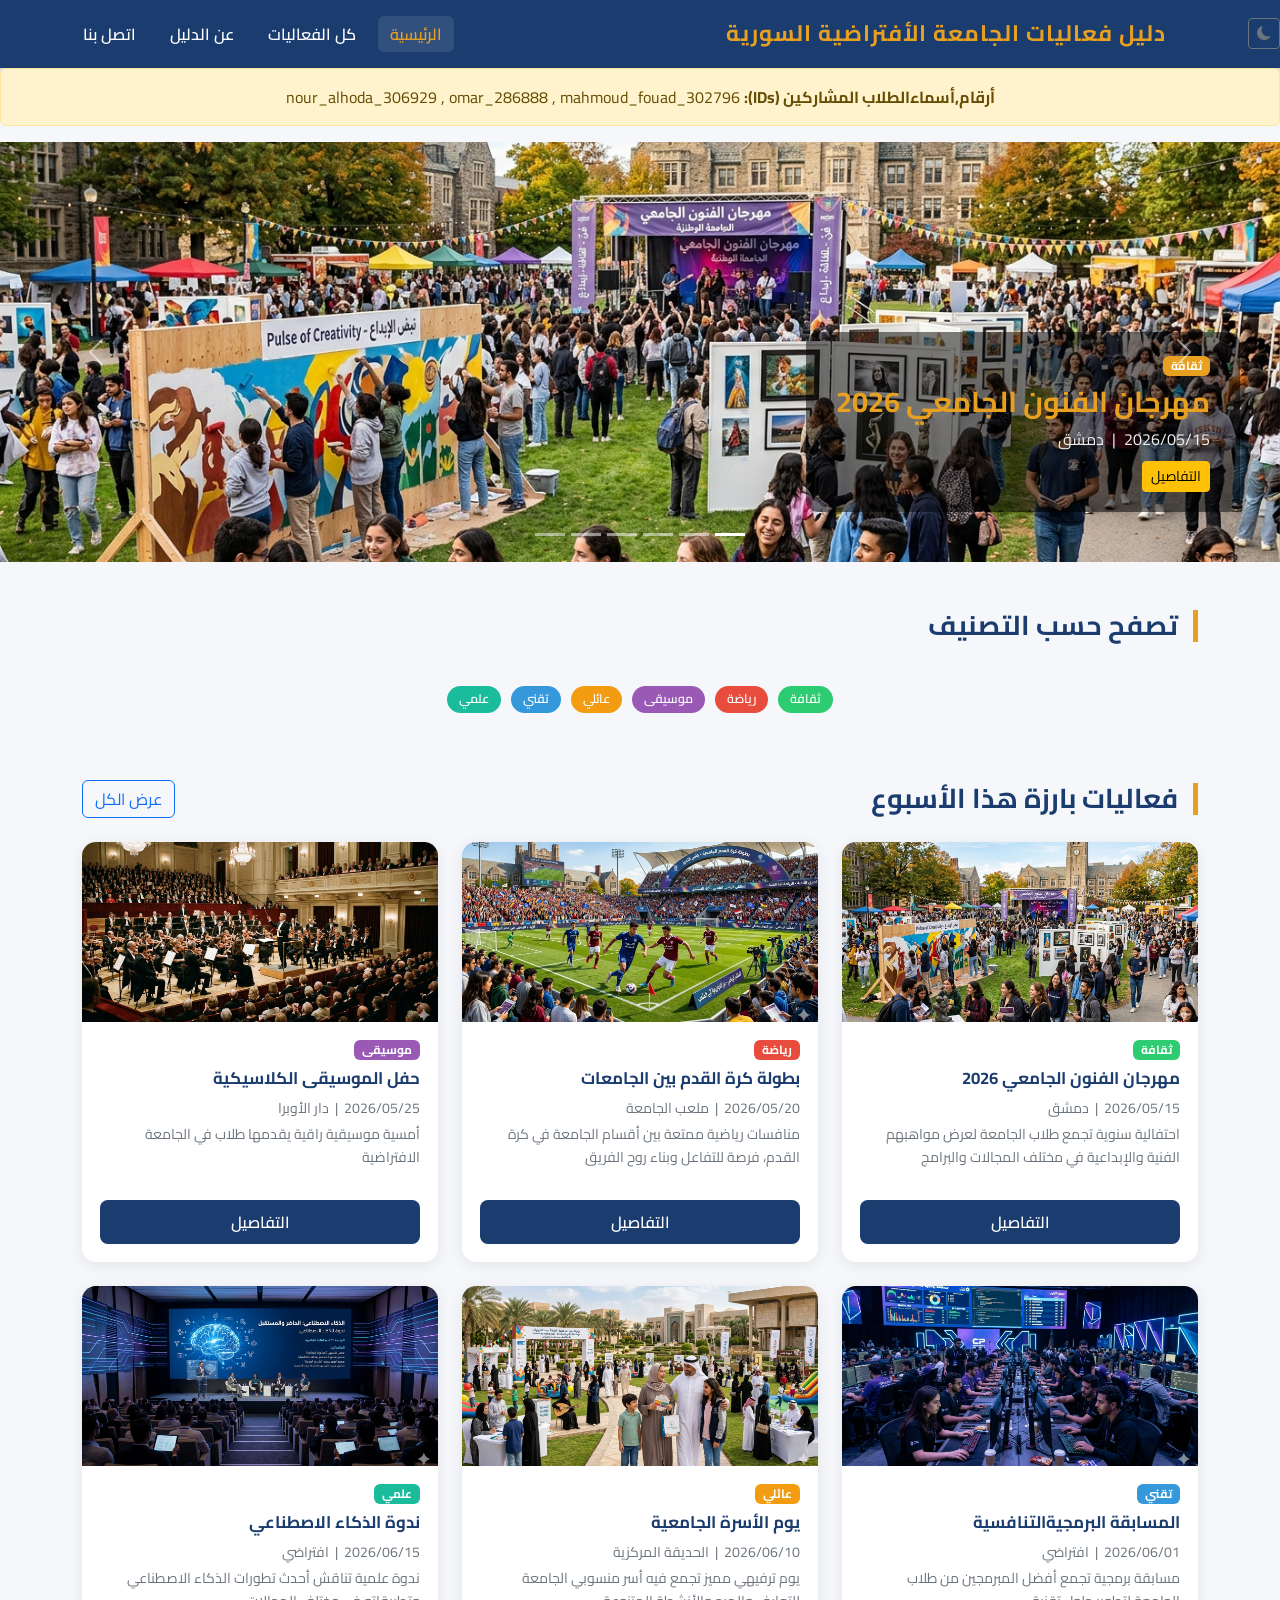
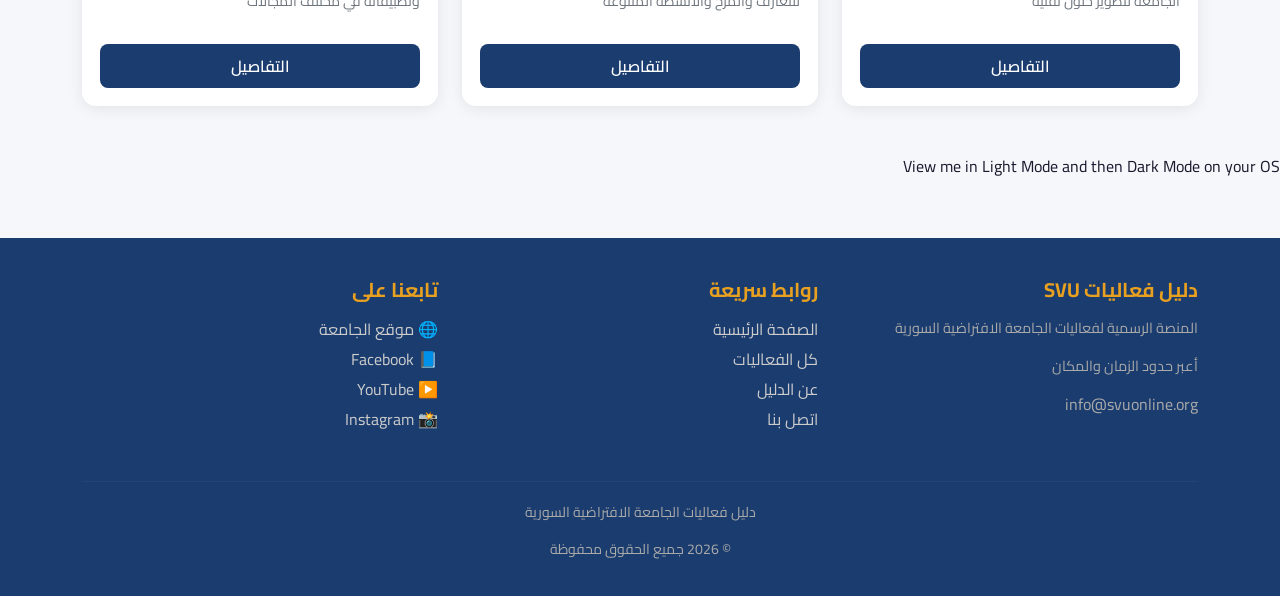
==== index.html @ 55f5658d "Add files via upload" ====
<!DOCTYPE html>
<html lang="ar" dir="rtl">
<head>
    <meta charset="UTF-8">
    <meta name="viewport" content="width=device-width, initial-scale=1.0">
    <meta name="keywords" content="فعاليات, الجامعة الافتراضية السورية, SVU, أحداث, ثقافة, موسيقى ,رياضة" />
    <meta name="description" content="دليل فعاليات الجامعة الافتراضية السورية - تعرف على آخر الفعاليات والأنشطة الجامعية" />
    <title>دليل فعاليات SVU -الصفحة الرئيسية  </title>

    <link href="https://cdn.jsdelivr.net/npm/bootstrap@5.3.0/dist/css/bootstrap.min.css" rel="stylesheet">
    <link href="https://fonts.googleapis.com/css2?family=Cairo:wght@400;600;700;800&display=swap" rel="stylesheet">
    <link rel="stylesheet" type="text/css" href="assets/css/styles.css">
   
</head>

<body>
<header>
    <nav class="navbar navbar-expand-lg"
    <li class="nav-item ms-lg-3">
        <button class="btn btn-sm btn-outline-secondary" id="themeToggler">
            <i class="bi bi-moon-fill" id="themeIcon"></i> </button>
    </li>
    <link rel="stylesheet" href="https://cdn.jsdelivr.net/npm/bootstrap-icons@1.11.1/font/bootstrap-icons.css">
        <div class="container">
            <a class="navbar-brand" href="index.html"> دليل فعاليات الجامعة الأفتراضية السورية</a>
            <button class="navbar-toggler" type="button"
                    data-bs-toggle="collapse"
                    data-bs-target="#navbarNav"
                    aria-controls="navbarNav"
                    aria-expanded="false">
                <span class="navbar-toggler-icon"></span>
            </button>
            <div class="collapse navbar-collapse" id="navbarNav">
                <ul class="navbar-nav me-auto">
                    <li class="nav-item">
                        <a class="nav-link active" href="index.html"> الرئيسية</a>
                    </li>
                    <li class="nav-item">
                        <a class="nav-link" href="events.html"> كل الفعاليات</a>
                    </li>
                    <li class="nav-item">
                        <a class="nav-link" href="about.html"> عن الدليل</a>
                    </li>
                    <li class="nav-item">
                        <a class="nav-link" href="contact.html"> اتصل بنا</a>
                    </li>
                </ul>
            </div>
        </div>
    </nav>
</header>

<main>
        <div class="alert alert-warning text-center" role="alert">
        <strong>أرﻗﺎم,أسماءاﻟﻄﻼب اﻟﻤﺸﺎرﻛﯿﻦ (IDs):</strong> nour_alhoda_306929 ,  omar_286888 , mahmoud_fouad_302796
        </div>
    <section id="featured-slider">
        <div id="eventsCarousel" class="carousel slide" data-bs-ride="carousel" data-bs-interval="3500">
            <div class="carousel-indicators">
    <button type="button" data-bs-target="#eventsCarousel" data-bs-slide-to="0" class="active"></button>
    <button type="button" data-bs-target="#eventsCarousel" data-bs-slide-to="1"></button>
    <button type="button" data-bs-target="#eventsCarousel" data-bs-slide-to="2"></button>
    <button type="button" data-bs-target="#eventsCarousel" data-bs-slide-to="3"></button>
    <button type="button" data-bs-target="#eventsCarousel" data-bs-slide-to="4"></button>
    <button type="button" data-bs-target="#eventsCarousel" data-bs-slide-to="5"></button>
            </div>
<div class="carousel-inner">
    <div class="carousel-item active">
        <div style="height:420px; background: url('assets/img/forlan.png') center/cover no-repeat;"></div>
        <div class="carousel-caption text-end" style="bottom:50px; right:40px; left:auto; max-width:500px;">
            <span class="badge" style="background:#e8a020; margin-bottom:8px;">ثقافة</span>
            <h3>مهرجان الفنون الجامعي 2026</h3>
            <p> 2026/05/15 &nbsp;|&nbsp;  دمشق</p>
            <a href="event.html" class="btn btn-warning btn-sm">التفاصيل</a>
        </div>
    </div>
    <div class="carousel-item">
        <div style="height:420px; background: url('assets/img/football.png') center/cover no-repeat;"></div>
        <div class="carousel-caption text-end" style="bottom:50px; right:40px; left:auto; max-width:500px;">
            <span class="badge" style="background:#c0392b; margin-bottom:8px;">رياضة</span>
            <h3>بطولة كرة القدم بين الأقسام</h3>
            <p> 2026/05/20 &nbsp;|&nbsp;  ملعب الجامعة</p>
            <a href="event.html" class="btn btn-warning btn-sm">التفاصيل</a>
        </div>
    </div>
    <div class="carousel-item">
        <div style="height:420px; background: url('assets/img/programming.png') center/cover no-repeat;"></div>
        <div class="carousel-caption text-end" style="bottom:50px; right:40px; left:auto; max-width:500px;">
            <span class="badge" style="background:#27ae60; margin-bottom:8px;">تقني</span>
            <h3>المسابقة البرمجية التنافسية</h3>
            <p> 2026/06/01 &nbsp;|&nbsp;  افتراضي</p>
            <a href="event.html" class="btn btn-warning btn-sm">التفاصيل</a>
        </div>
    </div>
    <div class="carousel-item">
        <div style="height:420px; background: url('assets/img/music.png') center/cover no-repeat;"></div>
        <div class="carousel-caption text-end" style="bottom:50px; right:40px; left:auto; max-width:500px;">
            <span class="badge" style="background:#2729ae; margin-bottom:8px;">موسيقى</span>
            <h3>حفل الموسيقى الكلاسيكية</h3>
            <p> 2026/05/25 &nbsp;|&nbsp;  دار الأوبرا</p>
            <a href="event.html" class="btn btn-warning btn-sm">التفاصيل</a>
        </div>
    </div>
    <div class="carousel-item">
        <div style="height:420px; background: url('assets/img/ai.png') center/cover no-repeat;"></div>
        <div class="carousel-caption text-end" style="bottom:50px; right:40px; left:auto; max-width:500px;">
            <span class="badge" style="background:#546079; margin-bottom:8px;">علمي</span>
            <h3>مؤتمر الذكاء الاصطناعي</h3>
            <p> 2026/06/01 &nbsp;|&nbsp;  افتراضي</p>
            <a href="event.html" class="btn btn-warning btn-sm">التفاصيل</a>
        </div>
    </div>
    <div class="carousel-item">
        <div style="height:420px; background: url('assets/img/family.png') center/cover no-repeat;"></div>
        <div class="carousel-caption text-end" style="bottom:50px; right:40px; left:auto; max-width:500px;">
            <span class="badge" style="background:#1d1b24; margin-bottom:8px;">عائلي</span>
            <h3>يوم الأسرة الجامعي</h3>
            <p> 2026/06/10 &nbsp;|&nbsp;  الحديقة المركزية</p>
            <a href="event.html" class="btn btn-warning btn-sm">التفاصيل</a>
        </div>
    </div>
</div>
             
            <button class="carousel-control-prev" type="button" data-bs-target="#eventsCarousel" data-bs-slide="prev">
                <span class="carousel-control-prev-icon"></span>
            </button>
            <button class="carousel-control-next" type="button" data-bs-target="#eventsCarousel" data-bs-slide="next">
                <span class="carousel-control-next-icon"></span>
            </button>
        </div>
    </section>

    <section id="categories" class="container my-5">
        <h2 class="section-title">تصفح حسب التصنيف</h2>
        <div class="text-center py-3">
            <a href="events.html" onclick="localStorage.setItem('filterCat','culture'); return true;"
               class="badge-category" style="background:#2ecc71; color:white;"> ثقافة</a>
            <a href="events.html" onclick="localStorage.setItem('filterCat','sports'); return true;"
               class="badge-category" style="background:#e74c3c; color:white;"> رياضة</a>
            <a href="events.html" onclick="localStorage.setItem('filterCat','music'); return true;"
               class="badge-category" style="background:#9b59b6; color:white;"> موسيقى</a>
            <a href="events.html" onclick="localStorage.setItem('filterCat','family'); return true;"
               class="badge-category" style="background:#f39c12; color:white;"> عائلي</a>
            <a href="events.html" onclick="localStorage.setItem('filterCat','tech'); return true;"
               class="badge-category" style="background:#3498db; color:white;"> تقني</a>
            <a href="events.html" onclick="localStorage.setItem('filterCat','science'); return true;"
               class="badge-category" style="background:#1abc9c; color:white;"> علمي</a>
        </div>
    </section>

    <section id="latest-events" class="container my-5">
        <div class="d-flex justify-content-between align-items-center mb-4">
            <h2 class="section-title mb-0">فعاليات بارزة هذا الأسبوع  </h2>
            <a href="events.html" class="btn btn-outline-primary">عرض الكل</a>
        </div>

        <div class="row g-4">

            <div class="col-lg-4 col-md-6">
                <div class="event-card card h-100">
                    <div class="card-img-top-colored" style="background: url('assets/img/forlan.png') center/cover no-repeat;"></div>
                    <div class="card-body d-flex flex-column">
                        <span class="badge mb-2" style="background:#2ecc71; width:fit-content;">ثقافة</span>
                        <h5 class="card-title">مهرجان الفنون الجامعي 2026</h5>
                        <p class="card-text mb-1"> 2026/05/15 &nbsp;|&nbsp;  دمشق</p>
                        <p class="card-text flex-grow-1">احتفالية سنوية تجمع طلاب الجامعة لعرض مواهبهم الفنية والإبداعية في مختلف المجالات والبرامج</p>
                        <a href="event.html" class="btn btn-primary-custom mt-3 text-center">التفاصيل</a>
                    </div>
                </div>
            </div>

            <div class="col-lg-4 col-md-6">
                <div class="event-card card h-100">
                    <div class="card-img-top-colored" style="background: url('assets/img/football.png') center/cover no-repeat;"></div>
                    <div class="card-body d-flex flex-column">
                        <span class="badge mb-2" style="background:#e74c3c; width:fit-content;">رياضة</span>
                        <h5 class="card-title">بطولة كرة القدم بين الجامعات</h5>
                        <p class="card-text mb-1"> 2026/05/20 &nbsp;|&nbsp;  ملعب الجامعة</p>
                        <p class="card-text flex-grow-1">منافسات رياضية ممتعة بين أقسام الجامعة في كرة القدم، فرصة للتفاعل وبناء روح الفريق</p>
                        <a href="event.html" class="btn btn-primary-custom mt-3 text-center">التفاصيل</a>
                    </div>
                </div>
            </div>

            <div class="col-lg-4 col-md-6">
                <div class="event-card card h-100">
                    <div class="card-img-top-colored" style="background: url('assets/img/music.png') center/cover no-repeat;;"></div>
                    <div class="card-body d-flex flex-column">
                        <span class="badge mb-2" style="background:#9b59b6; width:fit-content;">موسيقى</span>
                        <h5 class="card-title">حفل الموسيقى الكلاسيكية</h5>
                        <p class="card-text mb-1"> 2026/05/25 &nbsp;|&nbsp;  دار الأوبرا </p>
                        <p class="card-text flex-grow-1">أمسية موسيقية راقية يقدمها طلاب  في الجامعة الافتراضية</p>
                        <a href="event.html" class="btn btn-primary-custom mt-3 text-center">التفاصيل</a>
                    </div>
                </div>
            </div>

            <div class="col-lg-4 col-md-6">
                <div class="event-card card h-100">
                    <div class="card-img-top-colored" style="background: url('assets/img/programming.png') center/cover no-repeat;"></div>
                    <div class="card-body d-flex flex-column">
                        <span class="badge mb-2" style="background:#3498db; width:fit-content;">تقني</span>
                        <h5 class="card-title">المسابقة البرمجيةالتنافسية </h5>
                        <p class="card-text mb-1"> 2026/06/01 &nbsp;|&nbsp;  افتراضي</p>
                        <p class="card-text flex-grow-1">مسابقة برمجية تجمع أفضل المبرمجين من طلاب الجامعة لتطوير حلول تقنية </p>
                        <a href="event.html" class="btn btn-primary-custom mt-3 text-center">التفاصيل</a>
                    </div>
                </div>
            </div>

            <div class="col-lg-4 col-md-6">
                <div class="event-card card h-100">
                    <div class="card-img-top-colored" style="background: url('assets/img/family.png') center/cover no-repeat;"></div>
                    <div class="card-body d-flex flex-column">
                        <span class="badge mb-2" style="background:#f39c12; width:fit-content;">عائلي</span>
                        <h5 class="card-title">يوم الأسرة الجامعية</h5>
                        <p class="card-text mb-1"> 2026/06/10 &nbsp;|&nbsp;  الحديقة المركزية</p>
                        <p class="card-text flex-grow-1">يوم ترفيهي مميز تجمع فيه أسر منسوبي الجامعة للتعارف والمرح والأنشطة المتنوعة</p>
                        <a href="event.html" class="btn btn-primary-custom mt-3 text-center">التفاصيل</a>
                    </div>
                </div>
            </div>

            <div class="col-lg-4 col-md-6">
                <div class="event-card card h-100">
                    <div class="card-img-top-colored" style="background: url('assets/img/ai.png') center/cover no-repeat;"></div>
                    <div class="card-body d-flex flex-column">
                        <span class="badge mb-2" style="background:#1abc9c; width:fit-content;">علمي</span>
                        <h5 class="card-title">ندوة الذكاء الاصطناعي</h5>
                        <p class="card-text mb-1"> 2026/06/15 &nbsp;|&nbsp;  افتراضي</p>
                        <p class="card-text flex-grow-1">ندوة علمية تناقش أحدث تطورات الذكاء الاصطناعي وتطبيقاته في مختلف المجالات </p>
                        <a href="event.html" class="btn btn-primary-custom mt-3 text-center">التفاصيل</a>
                    </div>
                </div>
            </div>
        </div>
    </section>

</main>
<p>View me in Light Mode and then Dark Mode on your OS</p>

<button id="scrollTopBtn" onclick="scrollToTop()"
        style="display:none; position:fixed; bottom:30px; left:30px; z-index:999; background:#1a3c6e; color:white; border:none; border-radius:50%; width:45px; height:45px; font-size:20px; cursor:pointer; box-shadow:0 3px 10px rgba(0,0,0,0.3);">
    ↑
</button>

<footer>
    <div class="container">
        <div class="row">
            <div class="col-md-4 mb-4">
                <h5> دليل فعاليات SVU</h5>
                <p style="color:#aaa; font-size:0.9rem;">المنصة الرسمية لفعاليات الجامعة الافتراضية السورية </p> 
                <p style="color:#aaa; font-size:0.9rem;">أعبر حدود الزمان والمكان</p> 
                <p style="color:#aaa;"> info@svuonline.org</p>
            </div>
            <div class="col-md-4 mb-4">
                <h5>روابط سريعة</h5>
                <a href="index.html"> الصفحة الرئيسية</a>
                <a href="events.html"> كل الفعاليات</a>
                <a href="about.html"> عن الدليل</a>
                <a href="contact.html"> اتصل بنا</a>
            </div>
            <div class="col-md-4 mb-4">
                <h5>تابعنا على</h5>
                <a href="https://svuonline.org/ar" target="_blank">🌐 موقع الجامعة</a>
                <a href="https://www.facebook.com/svuonline.org" target="_blank">📘 Facebook</a>
                <a href="https://youtube.com/@syrianvirtualuniversitysvu?si=C2uQhmgRASiZqUTl" target="_blank">▶️ YouTube</a>
                <a href="https://www.instagram.com" target="_blank">📸 Instagram</a>
            </div>
        </div>
        <hr>
        <p class="text-center copyright"> دليل فعاليات الجامعة الافتراضية السورية   </p>
                <p class="text-center copyright"> © 2026 جميع الحقوق محفوظة</p>
    </div>
</footer>
 <script src="https://cdn.jsdelivr.net/npm/bootstrap@5.3.0/dist/js/bootstrap.bundle.min.js"></script>
<script type="text/javascript" src="assets/js/main.js"></script>
</body>
</html>
---- assets/css/styles.css ----
/* ===== أسلوب الصفحات المتتالي - CSS ===== */
/* ملف التنسيق الخارجي للموقع */

/* متغيرات الألوان الأساسية */
:root {
    --primary-color: #1a3c6e;
    --secondary-color: #e8a020;
    --accent-color: #c0392b;
    --bg-light: #f5f7fa;
    --bg-white: #ffffff;
    --text-dark: #1a1a2e;
    --text-muted: #6c757d;
    --border-color: #dee2e6;
}

/* ===== تنسيق عام للجسم ===== */
body {
    font-family: 'Cairo', sans-serif;
    background-color: var(--bg-light);
    color: var(--text-dark);
    margin: 0;
    padding: 0;
}

/* ===== الرأس والتنقل ===== */
.navbar-brand {
    font-size: 1.4rem;
    font-weight: 700;
    color: var(--secondary-color) !important;
    letter-spacing: 1px;
}

.navbar {
    background-color: var(--primary-color) !important;
    box-shadow: 0 2px 10px rgba(0,0,0,0.3);
    padding: 12px 0;
}

.nav-link {
    color: #fff !important;
    font-weight: 600;
    margin: 0 5px;
    transition: color 0.2s;
    border-radius: 6px;
    padding: 6px 12px !important;
}

.nav-link:hover, .nav-link.active {
    color: var(--secondary-color) !important;
    background-color: rgba(255,255,255,0.1);
}

/* ===== السلايدر ===== */
.carousel-item {
    height: 420px;
    background-color: var(--primary-color);
    position: relative;
    overflow: hidden;
}

/* الخلفيات الملونة بدلاً من الصور */
.carousel-item:nth-child(1) { background: linear-gradient(135deg, #1a3c6e 60%, #e8a020); }
.carousel-item:nth-child(2) { background: linear-gradient(135deg, #c0392b 60%, #1a3c6e); }
.carousel-item:nth-child(3) { background: linear-gradient(135deg, #27ae60 60%, #1a3c6e); }

.carousel-icon {
    font-size: 120px;
    opacity: 0.15;
    position: absolute;
    top: 20px;
    left: 50px;
}

.carousel-caption {
    background: rgba(0,0,0,0.5);
    border-radius: 12px;
    padding: 20px 30px;
    bottom: 40px;
}

.carousel-caption h3 {
    font-size: 1.8rem;
    font-weight: 700;
    color: var(--secondary-color);
}

.carousel-caption p {
    color: #eee;
    margin-bottom: 10px;
}

/* ===== أقسام الصفحة الرئيسية ===== */
.section-title {
    font-size: 1.7rem;
    font-weight: 700;
    color: var(--primary-color);
    border-right: 5px solid var(--secondary-color);
    padding-right: 15px;
    margin-bottom: 25px;
}

/* ===== البطاقات Cards ===== */
.event-card {
    border: none;
    border-radius: 14px;
    overflow: hidden;
    box-shadow: 0 3px 15px rgba(0,0,0,0.08);
    transition: transform 0.3s, box-shadow 0.3s;
    height: 100%;
    background: var(--bg-white);
}

.event-card:hover {
    transform: translateY(-6px);
    box-shadow: 0 10px 30px rgba(0,0,0,0.15);
}

/* رأس البطاقة بالألوان بدلاً من الصور */
.card-img-top-colored {
    height: 180px;
    display: flex;
    align-items: center;
    justify-content: center;
    font-size: 60px;
}

.card-body {
    padding: 18px;
}

.card-title {
    font-size: 1.05rem;
    font-weight: 700;
    color: var(--primary-color);
    margin-bottom: 8px;
}

.card-text {
    color: var(--text-muted);
    font-size: 0.88rem;
    line-height: 1.6;
}

/* ===== الشارات Badges ===== */
.badge-category {
    display: inline-block;
    padding: 4px 12px;
    border-radius: 20px;
    font-size: 0.78rem;
    font-weight: 600;
    text-decoration: none;
    margin: 3px;
    transition: opacity 0.2s, transform 0.2s;
    cursor: pointer;
}

.badge-category:hover {
    opacity: 0.85;
    transform: scale(1.05);
}

/* ===== التذييل Footer ===== */
footer {
    background-color: var(--primary-color) !important;
    color: #ccc;
    padding: 40px 0 20px;
    margin-top: 60px;
}

footer h5 {
    color: var(--secondary-color);
    font-weight: 700;
    margin-bottom: 15px;
}

footer a {
    color: #ccc;
    text-decoration: none;
    transition: color 0.2s;
    display: block;
    margin-bottom: 6px;
}

footer a:hover {
    color: var(--secondary-color);
}

footer .social-links a {
    display: inline-block;
    margin-left: 10px;
}

footer hr {
    border-color: rgba(255,255,255,0.15);
    margin: 20px 0;
}

footer .copyright {
    color: #aaa;
    font-size: 0.88rem;
}

/* ===== شريط الفلترة ===== */
.filter-bar {
    background: var(--bg-white);
    border-radius: 12px;
    padding: 20px;
    box-shadow: 0 2px 10px rgba(0,0,0,0.06);
    margin-bottom: 30px;
}

/* ===== صفحة التفاصيل ===== */
.event-detail-header {
    background: linear-gradient(135deg, var(--primary-color), #2d6aa0);
    color: white;
    padding: 50px 0 40px;
    margin-bottom: 40px;
}

.event-detail-header h1 {
    font-size: 2.2rem;
    font-weight: 700;
    color: var(--secondary-color);
}

.event-info-box {
    background: var(--bg-white);
    border-radius: 12px;
    padding: 25px;
    box-shadow: 0 3px 15px rgba(0,0,0,0.08);
    margin-bottom: 25px;
}

.event-info-box h5 {
    color: var(--primary-color);
    font-weight: 700;
    border-bottom: 2px solid var(--secondary-color);
    padding-bottom: 8px;
    margin-bottom: 15px;
}

/* الخريطة الوهمية */
.fake-map {
    background: linear-gradient(135deg, #e8f4f8, #cde8f0);
    border-radius: 12px;
    height: 200px;
    display: flex;
    align-items: center;
    justify-content: center;
    font-size: 50px;
    border: 2px solid #b0d4e0;
}

/* معرض الصور */
.gallery-item {
    height: 120px;
    border-radius: 8px;
    display: flex;
    align-items: center;
    justify-content: center;
    font-size: 40px;
    cursor: pointer;
    transition: transform 0.2s;
}

.gallery-item:hover {
    transform: scale(1.05);
}

/* ===== صفحة عن الدليل ===== */
.about-hero {
    background: linear-gradient(135deg, var(--primary-color), #2d6aa0);
    color: white;
    padding: 60px 0;
    margin-bottom: 40px;
    text-align: center;
}

.about-hero h1 {
    color: var(--secondary-color);
    font-size: 2.5rem;
    font-weight: 700;
}

.team-card {
    text-align: center;
    padding: 25px 15px;
    background: var(--bg-white);
    border-radius: 14px;
    box-shadow: 0 3px 15px rgba(0,0,0,0.08);
    transition: transform 0.2s;
}

.team-card:hover {
    transform: translateY(-5px);
}

.team-avatar {
    width: 90px;
    height: 90px;
    border-radius: 50%;
    display: flex;
    align-items: center;
    justify-content: center;
    font-size: 36px;
    margin: 0 auto 15px;
}

.team-card h6 {
    font-weight: 700;
    color: var(--primary-color);
    margin-bottom: 5px;
}

/* ===== صفحة اتصل بنا ===== */
.contact-hero {
    background: linear-gradient(135deg, var(--primary-color), #2d6aa0);
    color: white;
    padding: 50px 0;
    margin-bottom: 40px;
    text-align: center;
}

.contact-hero h1 {
    color: var(--secondary-color);
    font-size: 2.2rem;
    font-weight: 700;
}

.contact-form-box {
    background: var(--bg-white);
    border-radius: 14px;
    padding: 35px;
    box-shadow: 0 3px 15px rgba(0,0,0,0.08);
}

.contact-info-box {
    background: var(--primary-color);
    border-radius: 14px;
    padding: 35px;
    color: white;
    height: 100%;
}

.contact-info-box h5 {
    color: var(--secondary-color);
    font-weight: 700;
    margin-bottom: 20px;
}

.contact-info-item {
    display: flex;
    align-items: flex-start;
    margin-bottom: 20px;
    color: #ccc;
}

.contact-info-item span.icon {
    font-size: 1.4rem;
    margin-left: 12px;
    color: var(--secondary-color);
}

/* ===== النماذج Forms ===== */
.form-control, .form-select {
    border-radius: 8px;
    border: 1.5px solid var(--border-color);
    padding: 10px 14px;
    font-family: 'Cairo', sans-serif;
    transition: border-color 0.2s, box-shadow 0.2s;
}

.form-control:focus, .form-select:focus {
    border-color: var(--primary-color);
    box-shadow: 0 0 0 3px rgba(26,60,110,0.15);
}

/* ===== الأزرار ===== */
.btn-primary-custom {
    background-color: var(--primary-color);
    color: white;
    border: none;
    border-radius: 8px;
    padding: 10px 25px;
    font-family: 'Cairo', sans-serif;
    font-weight: 600;
    cursor: pointer;
    transition: background-color 0.2s, transform 0.1s;
}

.btn-primary-custom:hover {
    background-color: #142d54;
    transform: translateY(-1px);
}

.btn-secondary-custom {
    background-color: var(--secondary-color);
    color: white;
    border: none;
    border-radius: 8px;
    padding: 10px 25px;
    font-family: 'Cairo', sans-serif;
    font-weight: 600;
    cursor: pointer;
    transition: background-color 0.2s;
}

.btn-secondary-custom:hover {
    background-color: #c8870a;
}

/* ===== التجاوب مع الشاشات - Responsive ===== */
@media (max-width: 768px) {
    .carousel-item {
        height: 280px;
    }
    .carousel-icon {
        font-size: 70px;
    }
    .carousel-caption h3 {
        font-size: 1.2rem;
    }
    .section-title {
        font-size: 1.3rem;
    }
    .event-detail-header h1 {
        font-size: 1.5rem;
    }
    .about-hero h1, .contact-hero h1 {
        font-size: 1.6rem;
    }
    .contact-info-box {
        margin-top: 25px;
    }
}

@media (max-width: 576px) {
    .carousel-item {
        height: 220px;
    }
    .carousel-caption {
        padding: 10px 15px;
        bottom: 15px;
    }
}

/* تخصيصات للوضع المظلم فقط */
[data-bs-theme="dark"] {
    --bs-body-bg: #121212; /* لون خلفية داكن جداً */
    --bs-body-color: #e0e0e0; /* لون نص فاتح */
}

[data-bs-theme="dark"] .card {
    background-color: #1e1e1e;
    border-color: #333;
}

[data-bs-theme="dark"] .navbar {
    background-color: #000 !important;
}

/* ========================================= */
/* تخصيصات الوضع المظلم (Dark Mode) */
/* ========================================= */

[data-bs-theme="dark"] {
    /* 1. نغير قيمة المتغيرات الأساسية لتصبح داكنة */
    --bg-light: #121212 !important;      /* خلفية الموقع بالكامل */
    --bg-white: #1e1e2d !important;      /* خلفية البطاقات والصناديق بدلاً من الأبيض */
    --text-dark: #e0e0e0 !important;     /* لون النصوص العادية */
    --border-color: #333333 !important;  /* لون الحدود */
}

/* 2. إصلاح النصوص والعناوين الملونة يدوياً في الـ HTML لتصبح فاتحة */
[data-bs-theme="dark"] h1, 
[data-bs-theme="dark"] h2, 
[data-bs-theme="dark"] h3, 
[data-bs-theme="dark"] h4, 
[data-bs-theme="dark"] h5, 
[data-bs-theme="dark"] h6,
[data-bs-theme="dark"] .section-title,
[data-bs-theme="dark"] [style*="color:#1a3c6e"] {
    color: #f8f9fa !important;
}

/* 3. إصلاح النصوص الرمادية */
[data-bs-theme="dark"] p,
[data-bs-theme="dark"] .text-muted {
    color: #a0aab5 !important;
}

/* 4. إعطاء شريط التنقل (Navbar) لون داكن جداً ليفصل عن الخلفية */
[data-bs-theme="dark"] .navbar {
    background-color: #0a192f !important;
}

/* 5. تفتيح روابط شريط التنقل */
[data-bs-theme="dark"] .nav-link {
    color: #e0e0e0 !important;
}
[data-bs-theme="dark"] .nav-link:hover, 
[data-bs-theme="dark"] .nav-link.active {
    color: var(--secondary-color) !important;
}
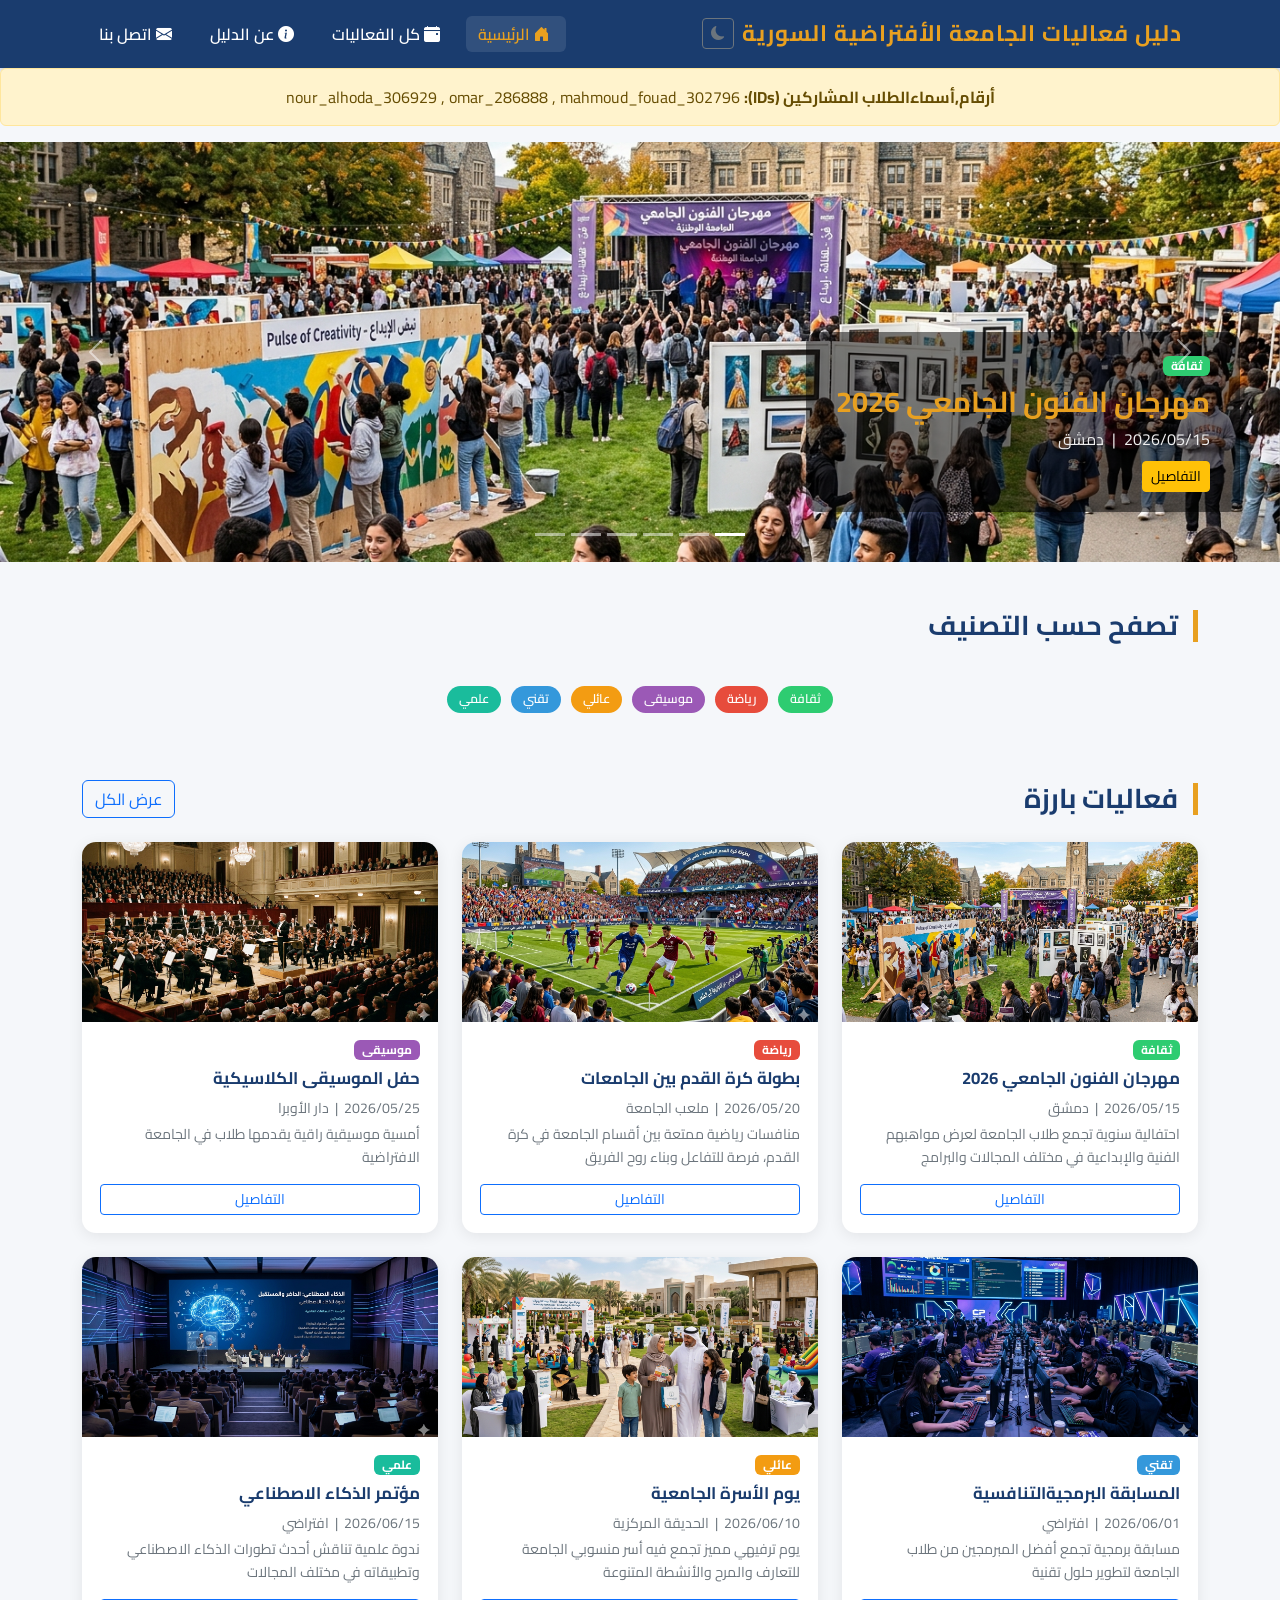
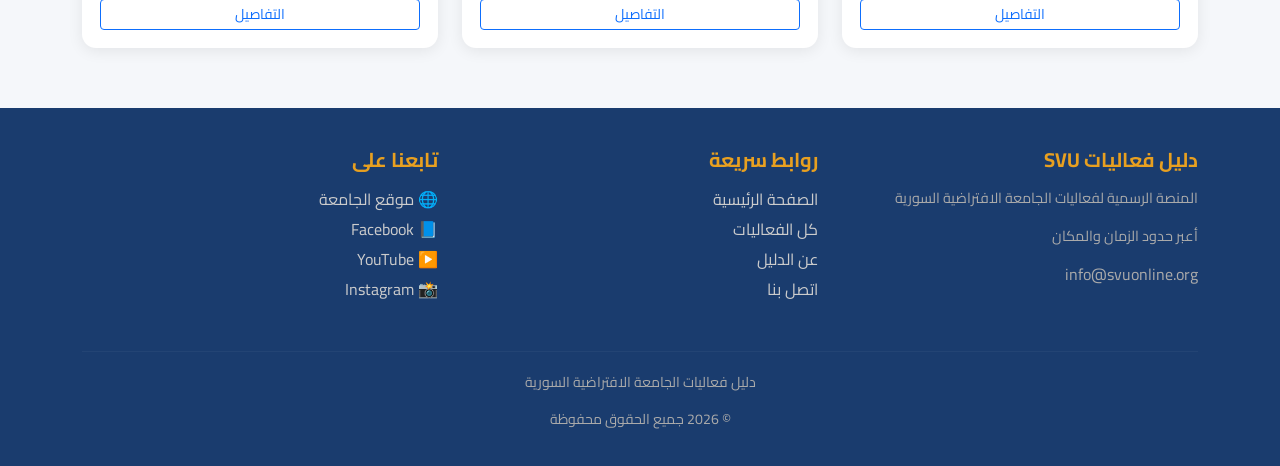
==== commit 768b1ffc: "Add files via upload" ====
--- a/index.html
+++ b/index.html
@@ -1,49 +1,43 @@
 <!DOCTYPE html>
 <html lang="ar" dir="rtl">
+
 <head>
     <meta charset="UTF-8">
-    <meta name="viewport" content="width=device-width, initial-scale=1.0">
-    <meta name="keywords" content="فعاليات, الجامعة الافتراضية السورية, SVU, أحداث, ثقافة, موسيقى ,رياضة" />
-    <meta name="description" content="دليل فعاليات الجامعة الافتراضية السورية - تعرف على آخر الفعاليات والأنشطة الجامعية" />
-    <title>دليل فعاليات SVU -الصفحة الرئيسية  </title>
-
+    <meta name="viewport" content="width=device-width, initial-scale=1.0">   
+    <link rel="stylesheet" href="https://cdn.jsdelivr.net/npm/bootstrap-icons@1.11.1/font/bootstrap-icons.css">
     <link href="https://cdn.jsdelivr.net/npm/bootstrap@5.3.0/dist/css/bootstrap.min.css" rel="stylesheet">
     <link href="https://fonts.googleapis.com/css2?family=Cairo:wght@400;600;700;800&display=swap" rel="stylesheet">
     <link rel="stylesheet" type="text/css" href="assets/css/styles.css">
-   
+    
+    <title>دليل فعاليات SVU</title>
 </head>
 
+
 <body>
+
+
 <header>
-    <nav class="navbar navbar-expand-lg"
-    <li class="nav-item ms-lg-3">
-        <button class="btn btn-sm btn-outline-secondary" id="themeToggler">
-            <i class="bi bi-moon-fill" id="themeIcon"></i> </button>
-    </li>
-    <link rel="stylesheet" href="https://cdn.jsdelivr.net/npm/bootstrap-icons@1.11.1/font/bootstrap-icons.css">
+    <nav class="navbar navbar-expand-lg">
         <div class="container">
             <a class="navbar-brand" href="index.html"> دليل فعاليات الجامعة الأفتراضية السورية</a>
-            <button class="navbar-toggler" type="button"
-                    data-bs-toggle="collapse"
-                    data-bs-target="#navbarNav"
-                    aria-controls="navbarNav"
-                    aria-expanded="false">
+
+            <div class="d-flex align-items-center ms-auto me-2">
+                <button class="btn btn-sm btn-outline-secondary" id="themeToggler">
+                    <i class="bi bi-moon-fill" id="themeIcon"></i>
+                </button>
+            </div>
+
+            <button class="navbar-toggler" type="button" data-bs-toggle="collapse" data-bs-target="#navbarNav">
                 <span class="navbar-toggler-icon"></span>
             </button>
+
             <div class="collapse navbar-collapse" id="navbarNav">
                 <ul class="navbar-nav me-auto">
-                    <li class="nav-item">
-                        <a class="nav-link active" href="index.html"> الرئيسية</a>
-                    </li>
-                    <li class="nav-item">
-                        <a class="nav-link" href="events.html"> كل الفعاليات</a>
-                    </li>
-                    <li class="nav-item">
-                        <a class="nav-link" href="about.html"> عن الدليل</a>
-                    </li>
-                    <li class="nav-item">
-                        <a class="nav-link" href="contact.html"> اتصل بنا</a>
-                    </li>
+                    <a class="nav-link" href="index.html"><i class="bi bi-house-door-fill me-1"></i> الرئيسية</a>
+                    <a class="nav-link" href="events.html"><i class="bi bi-calendar-event-fill me-1"></i> كل الفعاليات</a>
+                    <a class="nav-link" href="about.html"><i class="bi bi-info-circle-fill me-1"></i> عن الدليل</a>
+                    <a class="nav-link" href="contact.html"><i class="bi bi-envelope-fill me-1"></i> اتصل بنا</a>
+
                 </ul>
             </div>
         </div>
@@ -51,11 +45,16 @@
 </header>
 
 <main>
+    
         <div class="alert alert-warning text-center" role="alert">
         <strong>أرﻗﺎم,أسماءاﻟﻄﻼب اﻟﻤﺸﺎرﻛﯿﻦ (IDs):</strong> nour_alhoda_306929 ,  omar_286888 , mahmoud_fouad_302796
         </div>
+
+    
     <section id="featured-slider">
         <div id="eventsCarousel" class="carousel slide" data-bs-ride="carousel" data-bs-interval="3500">
+
+            
             <div class="carousel-indicators">
     <button type="button" data-bs-target="#eventsCarousel" data-bs-slide-to="0" class="active"></button>
     <button type="button" data-bs-target="#eventsCarousel" data-bs-slide-to="1"></button>
@@ -64,62 +63,70 @@
     <button type="button" data-bs-target="#eventsCarousel" data-bs-slide-to="4"></button>
     <button type="button" data-bs-target="#eventsCarousel" data-bs-slide-to="5"></button>
             </div>
+
+
 <div class="carousel-inner">
     <div class="carousel-item active">
         <div style="height:420px; background: url('assets/img/forlan.png') center/cover no-repeat;"></div>
         <div class="carousel-caption text-end" style="bottom:50px; right:40px; left:auto; max-width:500px;">
-            <span class="badge" style="background:#e8a020; margin-bottom:8px;">ثقافة</span>
+            <span class="badge" style="background:#2ecc71; margin-bottom:8px;">ثقافة</span>
             <h3>مهرجان الفنون الجامعي 2026</h3>
             <p> 2026/05/15 &nbsp;|&nbsp;  دمشق</p>
-            <a href="event.html" class="btn btn-warning btn-sm">التفاصيل</a>
-        </div>
-    </div>
+            <a href="event.html?id=1" class="btn btn-warning btn-sm">التفاصيل</a>
+        </div>
+    </div>
+                     
     <div class="carousel-item">
         <div style="height:420px; background: url('assets/img/football.png') center/cover no-repeat;"></div>
         <div class="carousel-caption text-end" style="bottom:50px; right:40px; left:auto; max-width:500px;">
             <span class="badge" style="background:#c0392b; margin-bottom:8px;">رياضة</span>
             <h3>بطولة كرة القدم بين الأقسام</h3>
             <p> 2026/05/20 &nbsp;|&nbsp;  ملعب الجامعة</p>
-            <a href="event.html" class="btn btn-warning btn-sm">التفاصيل</a>
-        </div>
-    </div>
+            <a href="event.html?id=2" class="btn btn-warning btn-sm">التفاصيل</a>
+        </div>
+    </div>
+                    
     <div class="carousel-item">
         <div style="height:420px; background: url('assets/img/programming.png') center/cover no-repeat;"></div>
         <div class="carousel-caption text-end" style="bottom:50px; right:40px; left:auto; max-width:500px;">
-            <span class="badge" style="background:#27ae60; margin-bottom:8px;">تقني</span>
+            <span class="badge" style="background:#3498db; margin-bottom:8px;">تقني</span>
             <h3>المسابقة البرمجية التنافسية</h3>
             <p> 2026/06/01 &nbsp;|&nbsp;  افتراضي</p>
-            <a href="event.html" class="btn btn-warning btn-sm">التفاصيل</a>
-        </div>
-    </div>
+            <a href="event.html?id=4" class="btn btn-warning btn-sm">التفاصيل</a>
+        </div>
+    </div>
+                  
     <div class="carousel-item">
         <div style="height:420px; background: url('assets/img/music.png') center/cover no-repeat;"></div>
         <div class="carousel-caption text-end" style="bottom:50px; right:40px; left:auto; max-width:500px;">
-            <span class="badge" style="background:#2729ae; margin-bottom:8px;">موسيقى</span>
+            <span class="badge" style="background:#9b59b6; margin-bottom:8px;">موسيقى</span>
             <h3>حفل الموسيقى الكلاسيكية</h3>
             <p> 2026/05/25 &nbsp;|&nbsp;  دار الأوبرا</p>
-            <a href="event.html" class="btn btn-warning btn-sm">التفاصيل</a>
-        </div>
-    </div>
+            <a href="event.html?id=3" class="btn btn-warning btn-sm">التفاصيل</a>
+        </div>
+    </div>
+                  
     <div class="carousel-item">
         <div style="height:420px; background: url('assets/img/ai.png') center/cover no-repeat;"></div>
         <div class="carousel-caption text-end" style="bottom:50px; right:40px; left:auto; max-width:500px;">
             <span class="badge" style="background:#546079; margin-bottom:8px;">علمي</span>
             <h3>مؤتمر الذكاء الاصطناعي</h3>
             <p> 2026/06/01 &nbsp;|&nbsp;  افتراضي</p>
-            <a href="event.html" class="btn btn-warning btn-sm">التفاصيل</a>
-        </div>
-    </div>
+            <a href="event.html?id=6" class="btn btn-warning btn-sm">التفاصيل</a>
+        </div>
+    </div>
+              
     <div class="carousel-item">
         <div style="height:420px; background: url('assets/img/family.png') center/cover no-repeat;"></div>
         <div class="carousel-caption text-end" style="bottom:50px; right:40px; left:auto; max-width:500px;">
-            <span class="badge" style="background:#1d1b24; margin-bottom:8px;">عائلي</span>
+            <span class="badge" style="background:#f39c12; margin-bottom:9px;">عائلي</span>
             <h3>يوم الأسرة الجامعي</h3>
             <p> 2026/06/10 &nbsp;|&nbsp;  الحديقة المركزية</p>
-            <a href="event.html" class="btn btn-warning btn-sm">التفاصيل</a>
+            <a href="event.html?id=5" class="btn btn-warning btn-sm">التفاصيل</a>
         </div>
     </div>
 </div>
+             
              
             <button class="carousel-control-prev" type="button" data-bs-target="#eventsCarousel" data-bs-slide="prev">
                 <span class="carousel-control-prev-icon"></span>
@@ -130,32 +137,29 @@
         </div>
     </section>
 
+    
     <section id="categories" class="container my-5">
         <h2 class="section-title">تصفح حسب التصنيف</h2>
         <div class="text-center py-3">
-            <a href="events.html" onclick="localStorage.setItem('filterCat','culture'); return true;"
-               class="badge-category" style="background:#2ecc71; color:white;"> ثقافة</a>
-            <a href="events.html" onclick="localStorage.setItem('filterCat','sports'); return true;"
-               class="badge-category" style="background:#e74c3c; color:white;"> رياضة</a>
-            <a href="events.html" onclick="localStorage.setItem('filterCat','music'); return true;"
-               class="badge-category" style="background:#9b59b6; color:white;"> موسيقى</a>
-            <a href="events.html" onclick="localStorage.setItem('filterCat','family'); return true;"
-               class="badge-category" style="background:#f39c12; color:white;"> عائلي</a>
-            <a href="events.html" onclick="localStorage.setItem('filterCat','tech'); return true;"
-               class="badge-category" style="background:#3498db; color:white;"> تقني</a>
-            <a href="events.html" onclick="localStorage.setItem('filterCat','science'); return true;"
-               class="badge-category" style="background:#1abc9c; color:white;"> علمي</a>
+    <a href="events.html?cat=culture" class="badge-category" style="background:#2ecc71; color:white;"> ثقافة</a>
+    <a href="events.html?cat=sports" class="badge-category" style="background:#e74c3c; color:white;"> رياضة</a>
+    <a href="events.html?cat=music" class="badge-category" style="background:#9b59b6; color:white;"> موسيقى</a>
+    <a href="events.html?cat=family" class="badge-category" style="background:#f39c12; color:white;"> عائلي</a>
+    <a href="events.html?cat=tech" class="badge-category" style="background:#3498db; color:white;"> تقني</a>
+    <a href="events.html?cat=science" class="badge-category" style="background:#1abc9c; color:white;"> علمي</a>
         </div>
     </section>
 
+    
     <section id="latest-events" class="container my-5">
         <div class="d-flex justify-content-between align-items-center mb-4">
-            <h2 class="section-title mb-0">فعاليات بارزة هذا الأسبوع  </h2>
+            <h2 class="section-title mb-0">فعاليات بارزة   </h2>
             <a href="events.html" class="btn btn-outline-primary">عرض الكل</a>
         </div>
 
         <div class="row g-4">
 
+            
             <div class="col-lg-4 col-md-6">
                 <div class="event-card card h-100">
                     <div class="card-img-top-colored" style="background: url('assets/img/forlan.png') center/cover no-repeat;"></div>
@@ -164,11 +168,12 @@
                         <h5 class="card-title">مهرجان الفنون الجامعي 2026</h5>
                         <p class="card-text mb-1"> 2026/05/15 &nbsp;|&nbsp;  دمشق</p>
                         <p class="card-text flex-grow-1">احتفالية سنوية تجمع طلاب الجامعة لعرض مواهبهم الفنية والإبداعية في مختلف المجالات والبرامج</p>
-                        <a href="event.html" class="btn btn-primary-custom mt-3 text-center">التفاصيل</a>
-                    </div>
-                </div>
-            </div>
-
+                        <a href="event.html?id=1" class="btn btn-outline-primary btn-sm px-4">التفاصيل</a>
+                    </div>
+                </div>
+            </div>
+
+            
             <div class="col-lg-4 col-md-6">
                 <div class="event-card card h-100">
                     <div class="card-img-top-colored" style="background: url('assets/img/football.png') center/cover no-repeat;"></div>
@@ -177,24 +182,26 @@
                         <h5 class="card-title">بطولة كرة القدم بين الجامعات</h5>
                         <p class="card-text mb-1"> 2026/05/20 &nbsp;|&nbsp;  ملعب الجامعة</p>
                         <p class="card-text flex-grow-1">منافسات رياضية ممتعة بين أقسام الجامعة في كرة القدم، فرصة للتفاعل وبناء روح الفريق</p>
-                        <a href="event.html" class="btn btn-primary-custom mt-3 text-center">التفاصيل</a>
-                    </div>
-                </div>
-            </div>
-
-            <div class="col-lg-4 col-md-6">
-                <div class="event-card card h-100">
-                    <div class="card-img-top-colored" style="background: url('assets/img/music.png') center/cover no-repeat;;"></div>
+                        <a href="event.html?id=2" class="btn btn-outline-primary btn-sm px-4">التفاصيل</a>
+                    </div>
+                </div>
+            </div>
+
+            
+            <div class="col-lg-4 col-md-6">
+                <div class="event-card card h-100">
+                    <div class="card-img-top-colored" style="background: url('assets/img/music.png') center/cover no-repeat;"></div>
                     <div class="card-body d-flex flex-column">
                         <span class="badge mb-2" style="background:#9b59b6; width:fit-content;">موسيقى</span>
                         <h5 class="card-title">حفل الموسيقى الكلاسيكية</h5>
                         <p class="card-text mb-1"> 2026/05/25 &nbsp;|&nbsp;  دار الأوبرا </p>
                         <p class="card-text flex-grow-1">أمسية موسيقية راقية يقدمها طلاب  في الجامعة الافتراضية</p>
-                        <a href="event.html" class="btn btn-primary-custom mt-3 text-center">التفاصيل</a>
-                    </div>
-                </div>
-            </div>
-
+                       <a href="event.html?id=3" class="btn btn-outline-primary btn-sm px-4">التفاصيل</a>
+                    </div>
+                </div>
+            </div>
+
+            
             <div class="col-lg-4 col-md-6">
                 <div class="event-card card h-100">
                     <div class="card-img-top-colored" style="background: url('assets/img/programming.png') center/cover no-repeat;"></div>
@@ -203,11 +210,12 @@
                         <h5 class="card-title">المسابقة البرمجيةالتنافسية </h5>
                         <p class="card-text mb-1"> 2026/06/01 &nbsp;|&nbsp;  افتراضي</p>
                         <p class="card-text flex-grow-1">مسابقة برمجية تجمع أفضل المبرمجين من طلاب الجامعة لتطوير حلول تقنية </p>
-                        <a href="event.html" class="btn btn-primary-custom mt-3 text-center">التفاصيل</a>
-                    </div>
-                </div>
-            </div>
-
+                       <a href="event.html?id=4" class="btn btn-outline-primary btn-sm px-4">التفاصيل</a>
+                    </div>
+                </div>
+            </div>
+
+            
             <div class="col-lg-4 col-md-6">
                 <div class="event-card card h-100">
                     <div class="card-img-top-colored" style="background: url('assets/img/family.png') center/cover no-repeat;"></div>
@@ -216,43 +224,48 @@
                         <h5 class="card-title">يوم الأسرة الجامعية</h5>
                         <p class="card-text mb-1"> 2026/06/10 &nbsp;|&nbsp;  الحديقة المركزية</p>
                         <p class="card-text flex-grow-1">يوم ترفيهي مميز تجمع فيه أسر منسوبي الجامعة للتعارف والمرح والأنشطة المتنوعة</p>
-                        <a href="event.html" class="btn btn-primary-custom mt-3 text-center">التفاصيل</a>
-                    </div>
-                </div>
-            </div>
-
+                        <a href="event.html?id=5" class="btn btn-outline-primary btn-sm px-4">التفاصيل</a>
+                    </div>
+                </div>
+            </div>
+
+            
             <div class="col-lg-4 col-md-6">
                 <div class="event-card card h-100">
                     <div class="card-img-top-colored" style="background: url('assets/img/ai.png') center/cover no-repeat;"></div>
                     <div class="card-body d-flex flex-column">
                         <span class="badge mb-2" style="background:#1abc9c; width:fit-content;">علمي</span>
-                        <h5 class="card-title">ندوة الذكاء الاصطناعي</h5>
+                        <h5 class="card-title">مؤتمر الذكاء الاصطناعي</h5>
                         <p class="card-text mb-1"> 2026/06/15 &nbsp;|&nbsp;  افتراضي</p>
                         <p class="card-text flex-grow-1">ندوة علمية تناقش أحدث تطورات الذكاء الاصطناعي وتطبيقاته في مختلف المجالات </p>
-                        <a href="event.html" class="btn btn-primary-custom mt-3 text-center">التفاصيل</a>
-                    </div>
-                </div>
-            </div>
+                        <a href="event.html?id=6" class="btn btn-outline-primary btn-sm px-4">التفاصيل</a>
+                    </div>
+                </div>
+            </div>
+
         </div>
     </section>
 
 </main>
-<p>View me in Light Mode and then Dark Mode on your OS</p>
+
 
 <button id="scrollTopBtn" onclick="scrollToTop()"
         style="display:none; position:fixed; bottom:30px; left:30px; z-index:999; background:#1a3c6e; color:white; border:none; border-radius:50%; width:45px; height:45px; font-size:20px; cursor:pointer; box-shadow:0 3px 10px rgba(0,0,0,0.3);">
     ↑
 </button>
 
+
 <footer>
     <div class="container">
         <div class="row">
+            
             <div class="col-md-4 mb-4">
                 <h5> دليل فعاليات SVU</h5>
                 <p style="color:#aaa; font-size:0.9rem;">المنصة الرسمية لفعاليات الجامعة الافتراضية السورية </p> 
                 <p style="color:#aaa; font-size:0.9rem;">أعبر حدود الزمان والمكان</p> 
                 <p style="color:#aaa;"> info@svuonline.org</p>
             </div>
+            
             <div class="col-md-4 mb-4">
                 <h5>روابط سريعة</h5>
                 <a href="index.html"> الصفحة الرئيسية</a>
@@ -260,6 +273,7 @@
                 <a href="about.html"> عن الدليل</a>
                 <a href="contact.html"> اتصل بنا</a>
             </div>
+            
             <div class="col-md-4 mb-4">
                 <h5>تابعنا على</h5>
                 <a href="https://svuonline.org/ar" target="_blank">🌐 موقع الجامعة</a>
@@ -271,9 +285,14 @@
         <hr>
         <p class="text-center copyright"> دليل فعاليات الجامعة الافتراضية السورية   </p>
                 <p class="text-center copyright"> © 2026 جميع الحقوق محفوظة</p>
+
     </div>
 </footer>
- <script src="https://cdn.jsdelivr.net/npm/bootstrap@5.3.0/dist/js/bootstrap.bundle.min.js"></script>
+
+
+<script src="https://cdn.jsdelivr.net/npm/bootstrap@5.3.0/dist/js/bootstrap.bundle.min.js"></script>
+
 <script type="text/javascript" src="assets/js/main.js"></script>
+
 </body>
-</html>
+</html>
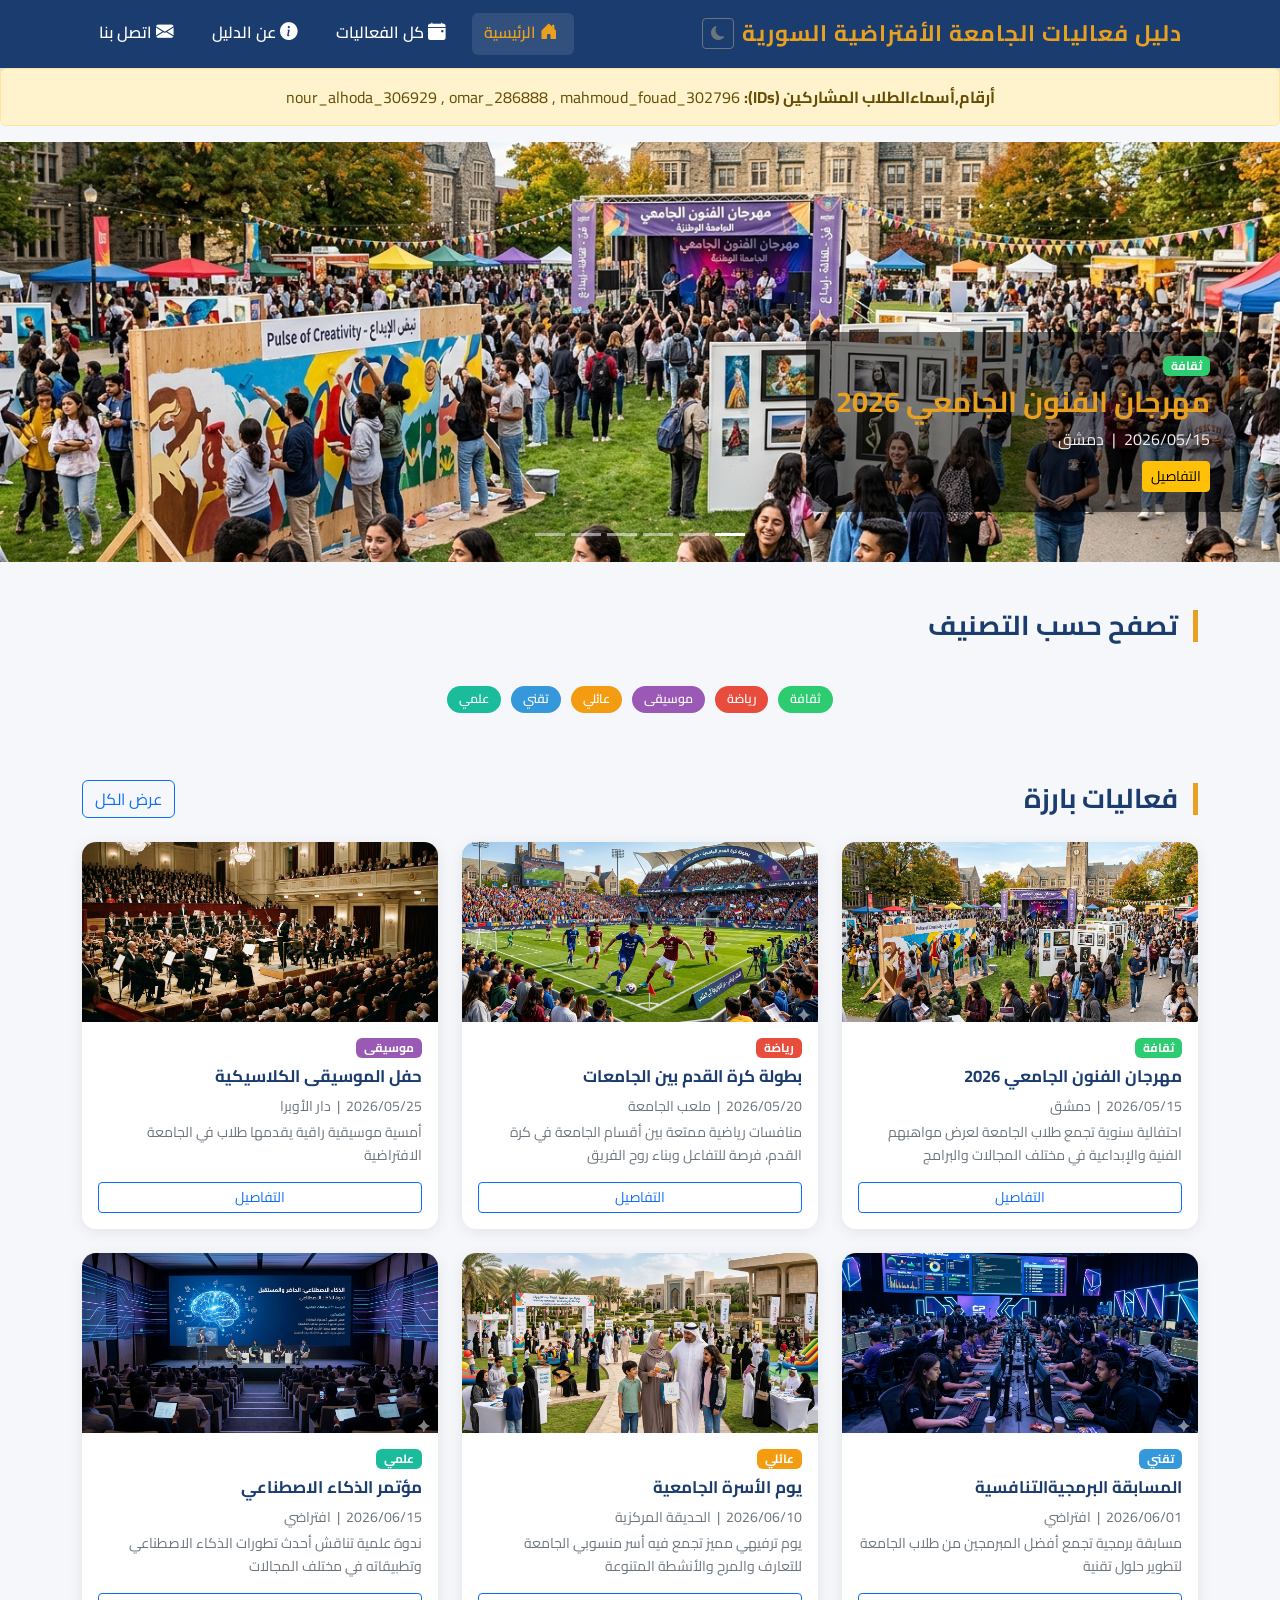
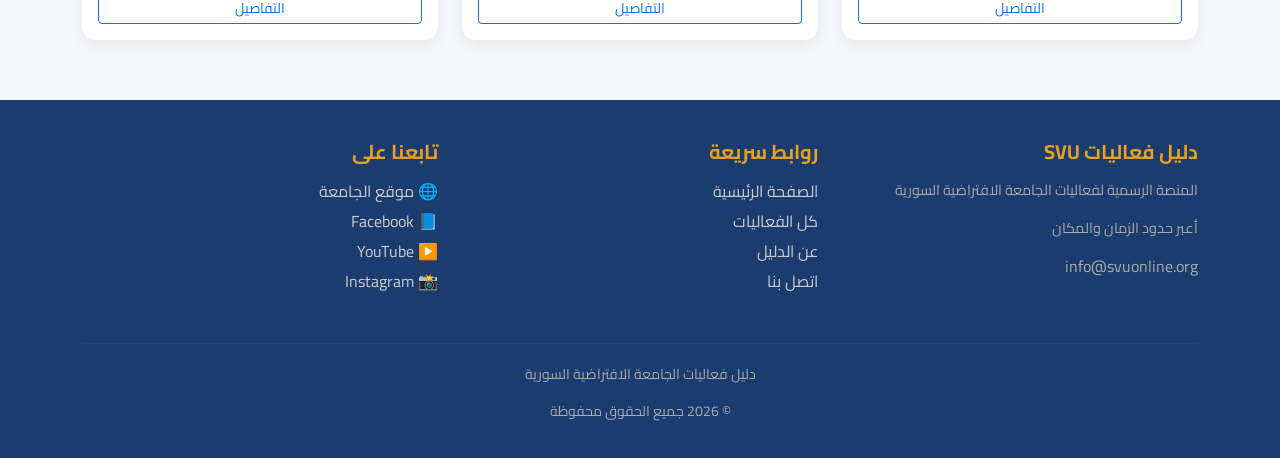
==== commit b4465827: "Add files via upload" ====
--- a/index.html
+++ b/index.html
@@ -109,7 +109,7 @@
     <div class="carousel-item">
         <div style="height:420px; background: url('assets/img/ai.png') center/cover no-repeat;"></div>
         <div class="carousel-caption text-end" style="bottom:50px; right:40px; left:auto; max-width:500px;">
-            <span class="badge" style="background:#546079; margin-bottom:8px;">علمي</span>
+            <span class="badge" style="background:#1abc9c; margin-bottom:8px;">علمي</span>
             <h3>مؤتمر الذكاء الاصطناعي</h3>
             <p> 2026/06/01 &nbsp;|&nbsp;  افتراضي</p>
             <a href="event.html?id=6" class="btn btn-warning btn-sm">التفاصيل</a>
--- a/assets/css/styles.css
+++ b/assets/css/styles.css
@@ -1,504 +1,479 @@
-/* ===== أسلوب الصفحات المتتالي - CSS ===== */
-/* ملف التنسيق الخارجي للموقع */
-
-/* متغيرات الألوان الأساسية */
-:root {
-    --primary-color: #1a3c6e;
-    --secondary-color: #e8a020;
-    --accent-color: #c0392b;
-    --bg-light: #f5f7fa;
-    --bg-white: #ffffff;
-    --text-dark: #1a1a2e;
-    --text-muted: #6c757d;
-    --border-color: #dee2e6;
-}
-
-/* ===== تنسيق عام للجسم ===== */
-body {
-    font-family: 'Cairo', sans-serif;
-    background-color: var(--bg-light);
-    color: var(--text-dark);
-    margin: 0;
-    padding: 0;
-}
-
-/* ===== الرأس والتنقل ===== */
-.navbar-brand {
-    font-size: 1.4rem;
-    font-weight: 700;
-    color: var(--secondary-color) !important;
-    letter-spacing: 1px;
-}
-
-.navbar {
-    background-color: var(--primary-color) !important;
-    box-shadow: 0 2px 10px rgba(0,0,0,0.3);
-    padding: 12px 0;
-}
-
-.nav-link {
-    color: #fff !important;
-    font-weight: 600;
-    margin: 0 5px;
-    transition: color 0.2s;
-    border-radius: 6px;
-    padding: 6px 12px !important;
-}
-
-.nav-link:hover, .nav-link.active {
-    color: var(--secondary-color) !important;
-    background-color: rgba(255,255,255,0.1);
-}
-
-/* ===== السلايدر ===== */
-.carousel-item {
-    height: 420px;
-    background-color: var(--primary-color);
-    position: relative;
-    overflow: hidden;
-}
-
-/* الخلفيات الملونة بدلاً من الصور */
-.carousel-item:nth-child(1) { background: linear-gradient(135deg, #1a3c6e 60%, #e8a020); }
-.carousel-item:nth-child(2) { background: linear-gradient(135deg, #c0392b 60%, #1a3c6e); }
-.carousel-item:nth-child(3) { background: linear-gradient(135deg, #27ae60 60%, #1a3c6e); }
-
-.carousel-icon {
-    font-size: 120px;
-    opacity: 0.15;
-    position: absolute;
-    top: 20px;
-    left: 50px;
-}
-
-.carousel-caption {
-    background: rgba(0,0,0,0.5);
-    border-radius: 12px;
-    padding: 20px 30px;
-    bottom: 40px;
-}
-
-.carousel-caption h3 {
-    font-size: 1.8rem;
-    font-weight: 700;
-    color: var(--secondary-color);
-}
-
-.carousel-caption p {
-    color: #eee;
-    margin-bottom: 10px;
-}
-
-/* ===== أقسام الصفحة الرئيسية ===== */
-.section-title {
-    font-size: 1.7rem;
-    font-weight: 700;
-    color: var(--primary-color);
-    border-right: 5px solid var(--secondary-color);
-    padding-right: 15px;
-    margin-bottom: 25px;
-}
-
-/* ===== البطاقات Cards ===== */
-.event-card {
-    border: none;
-    border-radius: 14px;
-    overflow: hidden;
-    box-shadow: 0 3px 15px rgba(0,0,0,0.08);
-    transition: transform 0.3s, box-shadow 0.3s;
-    height: 100%;
-    background: var(--bg-white);
-}
-
-.event-card:hover {
-    transform: translateY(-6px);
-    box-shadow: 0 10px 30px rgba(0,0,0,0.15);
-}
-
-/* رأس البطاقة بالألوان بدلاً من الصور */
-.card-img-top-colored {
-    height: 180px;
-    display: flex;
-    align-items: center;
-    justify-content: center;
-    font-size: 60px;
-}
-
-.card-body {
-    padding: 18px;
-}
-
-.card-title {
-    font-size: 1.05rem;
-    font-weight: 700;
-    color: var(--primary-color);
-    margin-bottom: 8px;
-}
-
-.card-text {
-    color: var(--text-muted);
-    font-size: 0.88rem;
-    line-height: 1.6;
-}
-
-/* ===== الشارات Badges ===== */
-.badge-category {
-    display: inline-block;
-    padding: 4px 12px;
-    border-radius: 20px;
-    font-size: 0.78rem;
-    font-weight: 600;
-    text-decoration: none;
-    margin: 3px;
-    transition: opacity 0.2s, transform 0.2s;
-    cursor: pointer;
-}
-
-.badge-category:hover {
-    opacity: 0.85;
-    transform: scale(1.05);
-}
-
-/* ===== التذييل Footer ===== */
-footer {
-    background-color: var(--primary-color) !important;
-    color: #ccc;
-    padding: 40px 0 20px;
-    margin-top: 60px;
-}
-
-footer h5 {
-    color: var(--secondary-color);
-    font-weight: 700;
-    margin-bottom: 15px;
-}
-
-footer a {
-    color: #ccc;
-    text-decoration: none;
-    transition: color 0.2s;
-    display: block;
-    margin-bottom: 6px;
-}
-
-footer a:hover {
-    color: var(--secondary-color);
-}
-
-footer .social-links a {
-    display: inline-block;
-    margin-left: 10px;
-}
-
-footer hr {
-    border-color: rgba(255,255,255,0.15);
-    margin: 20px 0;
-}
-
-footer .copyright {
-    color: #aaa;
-    font-size: 0.88rem;
-}
-
-/* ===== شريط الفلترة ===== */
-.filter-bar {
-    background: var(--bg-white);
-    border-radius: 12px;
-    padding: 20px;
-    box-shadow: 0 2px 10px rgba(0,0,0,0.06);
-    margin-bottom: 30px;
-}
-
-/* ===== صفحة التفاصيل ===== */
-.event-detail-header {
-    background: linear-gradient(135deg, var(--primary-color), #2d6aa0);
-    color: white;
-    padding: 50px 0 40px;
-    margin-bottom: 40px;
-}
-
-.event-detail-header h1 {
-    font-size: 2.2rem;
-    font-weight: 700;
-    color: var(--secondary-color);
-}
-
-.event-info-box {
-    background: var(--bg-white);
-    border-radius: 12px;
-    padding: 25px;
-    box-shadow: 0 3px 15px rgba(0,0,0,0.08);
-    margin-bottom: 25px;
-}
-
-.event-info-box h5 {
-    color: var(--primary-color);
-    font-weight: 700;
-    border-bottom: 2px solid var(--secondary-color);
-    padding-bottom: 8px;
-    margin-bottom: 15px;
-}
-
-/* الخريطة الوهمية */
-.fake-map {
-    background: linear-gradient(135deg, #e8f4f8, #cde8f0);
-    border-radius: 12px;
-    height: 200px;
-    display: flex;
-    align-items: center;
-    justify-content: center;
-    font-size: 50px;
-    border: 2px solid #b0d4e0;
-}
-
-/* معرض الصور */
-.gallery-item {
-    height: 120px;
-    border-radius: 8px;
-    display: flex;
-    align-items: center;
-    justify-content: center;
-    font-size: 40px;
-    cursor: pointer;
-    transition: transform 0.2s;
-}
-
-.gallery-item:hover {
-    transform: scale(1.05);
-}
-
-/* ===== صفحة عن الدليل ===== */
-.about-hero {
-    background: linear-gradient(135deg, var(--primary-color), #2d6aa0);
-    color: white;
-    padding: 60px 0;
-    margin-bottom: 40px;
-    text-align: center;
-}
-
-.about-hero h1 {
-    color: var(--secondary-color);
-    font-size: 2.5rem;
-    font-weight: 700;
-}
-
-.team-card {
-    text-align: center;
-    padding: 25px 15px;
-    background: var(--bg-white);
-    border-radius: 14px;
-    box-shadow: 0 3px 15px rgba(0,0,0,0.08);
-    transition: transform 0.2s;
-}
-
-.team-card:hover {
-    transform: translateY(-5px);
-}
-
-.team-avatar {
-    width: 90px;
-    height: 90px;
-    border-radius: 50%;
-    display: flex;
-    align-items: center;
-    justify-content: center;
-    font-size: 36px;
-    margin: 0 auto 15px;
-}
-
-.team-card h6 {
-    font-weight: 700;
-    color: var(--primary-color);
-    margin-bottom: 5px;
-}
-
-/* ===== صفحة اتصل بنا ===== */
-.contact-hero {
-    background: linear-gradient(135deg, var(--primary-color), #2d6aa0);
-    color: white;
-    padding: 50px 0;
-    margin-bottom: 40px;
-    text-align: center;
-}
-
-.contact-hero h1 {
-    color: var(--secondary-color);
-    font-size: 2.2rem;
-    font-weight: 700;
-}
-
-.contact-form-box {
-    background: var(--bg-white);
-    border-radius: 14px;
-    padding: 35px;
-    box-shadow: 0 3px 15px rgba(0,0,0,0.08);
-}
-
-.contact-info-box {
-    background: var(--primary-color);
-    border-radius: 14px;
-    padding: 35px;
-    color: white;
-    height: 100%;
-}
-
-.contact-info-box h5 {
-    color: var(--secondary-color);
-    font-weight: 700;
-    margin-bottom: 20px;
-}
-
-.contact-info-item {
-    display: flex;
-    align-items: flex-start;
-    margin-bottom: 20px;
-    color: #ccc;
-}
-
-.contact-info-item span.icon {
-    font-size: 1.4rem;
-    margin-left: 12px;
-    color: var(--secondary-color);
-}
-
-/* ===== النماذج Forms ===== */
-.form-control, .form-select {
-    border-radius: 8px;
-    border: 1.5px solid var(--border-color);
-    padding: 10px 14px;
-    font-family: 'Cairo', sans-serif;
-    transition: border-color 0.2s, box-shadow 0.2s;
-}
-
-.form-control:focus, .form-select:focus {
-    border-color: var(--primary-color);
-    box-shadow: 0 0 0 3px rgba(26,60,110,0.15);
-}
-
-/* ===== الأزرار ===== */
-.btn-primary-custom {
-    background-color: var(--primary-color);
-    color: white;
-    border: none;
-    border-radius: 8px;
-    padding: 10px 25px;
-    font-family: 'Cairo', sans-serif;
-    font-weight: 600;
-    cursor: pointer;
-    transition: background-color 0.2s, transform 0.1s;
-}
-
-.btn-primary-custom:hover {
-    background-color: #142d54;
-    transform: translateY(-1px);
-}
-
-.btn-secondary-custom {
-    background-color: var(--secondary-color);
-    color: white;
-    border: none;
-    border-radius: 8px;
-    padding: 10px 25px;
-    font-family: 'Cairo', sans-serif;
-    font-weight: 600;
-    cursor: pointer;
-    transition: background-color 0.2s;
-}
-
-.btn-secondary-custom:hover {
-    background-color: #c8870a;
-}
-
-/* ===== التجاوب مع الشاشات - Responsive ===== */
-@media (max-width: 768px) {
-    .carousel-item {
-        height: 280px;
-    }
-    .carousel-icon {
-        font-size: 70px;
-    }
-    .carousel-caption h3 {
-        font-size: 1.2rem;
-    }
-    .section-title {
-        font-size: 1.3rem;
-    }
-    .event-detail-header h1 {
-        font-size: 1.5rem;
-    }
-    .about-hero h1, .contact-hero h1 {
-        font-size: 1.6rem;
-    }
-    .contact-info-box {
-        margin-top: 25px;
-    }
-}
-
-@media (max-width: 576px) {
-    .carousel-item {
-        height: 220px;
-    }
-    .carousel-caption {
-        padding: 10px 15px;
-        bottom: 15px;
-    }
-}
-
-/* تخصيصات للوضع المظلم فقط */
-[data-bs-theme="dark"] {
-    --bs-body-bg: #121212; /* لون خلفية داكن جداً */
-    --bs-body-color: #e0e0e0; /* لون نص فاتح */
-}
-
-[data-bs-theme="dark"] .card {
-    background-color: #1e1e1e;
-    border-color: #333;
-}
-
-[data-bs-theme="dark"] .navbar {
-    background-color: #000 !important;
-}
-
-/* ========================================= */
-/* تخصيصات الوضع المظلم (Dark Mode) */
-/* ========================================= */
-
-[data-bs-theme="dark"] {
-    /* 1. نغير قيمة المتغيرات الأساسية لتصبح داكنة */
-    --bg-light: #121212 !important;      /* خلفية الموقع بالكامل */
-    --bg-white: #1e1e2d !important;      /* خلفية البطاقات والصناديق بدلاً من الأبيض */
-    --text-dark: #e0e0e0 !important;     /* لون النصوص العادية */
-    --border-color: #333333 !important;  /* لون الحدود */
-}
-
-/* 2. إصلاح النصوص والعناوين الملونة يدوياً في الـ HTML لتصبح فاتحة */
-[data-bs-theme="dark"] h1, 
-[data-bs-theme="dark"] h2, 
-[data-bs-theme="dark"] h3, 
-[data-bs-theme="dark"] h4, 
-[data-bs-theme="dark"] h5, 
-[data-bs-theme="dark"] h6,
-[data-bs-theme="dark"] .section-title,
-[data-bs-theme="dark"] [style*="color:#1a3c6e"] {
-    color: #f8f9fa !important;
-}
-
-/* 3. إصلاح النصوص الرمادية */
-[data-bs-theme="dark"] p,
-[data-bs-theme="dark"] .text-muted {
-    color: #a0aab5 !important;
-}
-
-/* 4. إعطاء شريط التنقل (Navbar) لون داكن جداً ليفصل عن الخلفية */
-[data-bs-theme="dark"] .navbar {
-    background-color: #0a192f !important;
-}
-
-/* 5. تفتيح روابط شريط التنقل */
-[data-bs-theme="dark"] .nav-link {
-    color: #e0e0e0 !important;
-}
-[data-bs-theme="dark"] .nav-link:hover, 
-[data-bs-theme="dark"] .nav-link.active {
-    color: var(--secondary-color) !important;
+:root {
+    --primary-color: #1a3c6e;
+    --secondary-color: #e8a020;
+    --accent-color: #c0392b;
+    --bg-light: #f5f7fa;
+    --bg-white: #ffffff;
+    --text-dark: #1a1a2e;
+    --text-muted: #6c757d;
+    --border-color: #dee2e6;
+}
+
+body {
+    font-family: 'Cairo', sans-serif;
+    background-color: var(--bg-light);
+    color: var(--text-dark);
+    margin: 0;
+    padding: 0;
+}
+
+
+.navbar {
+    background-color: var(--primary-color) !important;
+    box-shadow: 0 2px 10px rgba(0,0,0,0.3);
+    padding: 12px 0;
+}
+
+.navbar-brand {
+    font-size: 1.4rem;
+    font-weight: 700;
+    color: var(--secondary-color) !important;
+    letter-spacing: 1px;
+}
+
+.nav-link {
+    color: #fff !important;
+    font-weight: 600;
+    margin: 0 5px;
+    transition: color 0.2s;
+    border-radius: 6px;
+    padding: 6px 12px !important;
+}
+
+.nav-link:hover, 
+.nav-link.active {
+    color: var(--secondary-color) !important;
+    background-color: rgba(255,255,255,0.1);
+}
+
+.nav-link i {
+    font-size: 1.1rem;      
+    vertical-align: middle;  
+    margin-bottom: 3px;     
+    display: inline-block;
+}
+
+
+.carousel-item {
+    height: 420px;
+    background-color: var(--primary-color);
+    position: relative;
+    overflow: hidden;
+}
+
+.carousel-item:nth-child(1) { background: linear-gradient(135deg, #1a3c6e 60%, #e8a020); }
+.carousel-item:nth-child(2) { background: linear-gradient(135deg, #c0392b 60%, #1a3c6e); }
+.carousel-item:nth-child(3) { background: linear-gradient(135deg, #27ae60 60%, #1a3c6e); }
+
+.carousel-icon {
+    font-size: 120px;
+    opacity: 0.15;
+    position: absolute;
+    top: 20px;
+    left: 50px;
+}
+
+.carousel-caption {
+    background: rgba(0,0,0,0.5);
+    border-radius: 12px;
+    padding: 20px 30px;
+    bottom: 40px;
+    z-index: 5;
+}
+
+.carousel-caption h3 {
+    font-size: 1.8rem;
+    font-weight: 700;
+    color: var(--secondary-color);
+}
+
+.carousel-caption p {
+    color: #eee;
+    margin-bottom: 10px;
+}
+
+.carousel-control-prev, 
+.carousel-control-next {
+    width: 8%;
+}
+
+.carousel-caption .btn {
+    position: relative;
+    pointer-events: auto;
+}
+
+
+.section-title {
+    font-size: 1.7rem;
+    font-weight: 700;
+    color: var(--primary-color);
+    border-right: 5px solid var(--secondary-color);
+    padding-right: 15px;
+    margin-bottom: 25px;
+}
+
+.filter-bar {
+    background: var(--bg-white);
+    border-radius: 12px;
+    padding: 20px;
+    box-shadow: 0 2px 10px rgba(0,0,0,0.06);
+    margin-bottom: 30px;
+}
+
+.event-card {
+    border: none;
+    border-radius: 14px;
+    overflow: hidden;
+    box-shadow: 0 3px 15px rgba(0,0,0,0.08);
+    transition: transform 0.3s ease, box-shadow 0.3s ease;
+    height: 100%;
+    background: var(--bg-white);
+}
+
+.event-card:hover {
+    transform: translateY(-5px);
+    box-shadow: 0 10px 30px rgba(0,0,0,0.15);
+}
+
+.card-img-top-colored {
+    height: 180px;
+    display: flex;
+    align-items: center;
+    justify-content: center;
+    font-size: 60px;
+    background-size: cover;
+    background-position: center;
+}
+
+.card-title {
+    font-size: 1.05rem;
+    font-weight: 700;
+    color: var(--primary-color);
+    margin-bottom: 8px;
+}
+
+.card-text {
+    color: var(--text-muted);
+    font-size: 0.88rem;
+    line-height: 1.6;
+}
+
+.badge-category {
+    display: inline-block;
+    padding: 4px 12px;
+    border-radius: 20px;
+    font-size: 0.78rem;
+    font-weight: 600;
+    text-decoration: none;
+    margin: 3px;
+    transition: opacity 0.2s, transform 0.2s;
+    cursor: pointer;
+}
+
+.badge-category:hover {
+    opacity: 0.85;
+    transform: scale(1.05);
+}
+
+
+.event-detail-header {
+    background: linear-gradient(135deg, var(--primary-color), #2d6aa0);
+    color: white;
+    padding: 50px 0 40px;
+    margin-bottom: 40px;
+}
+
+.event-detail-header h1 {
+    font-size: 2.2rem;
+    font-weight: 700;
+    color: var(--secondary-color);
+}
+
+#event-image {
+    width: 100%;
+    height: 400px;
+    background-size: cover;
+    background-position: center;
+    background-repeat: no-repeat;
+    border-radius: 12px;
+    box-shadow: 0 4px 15px rgba(0,0,0,0.1);
+}
+
+.event-info-box {
+    background: var(--bg-white);
+    border-radius: 12px;
+    padding: 25px;
+    box-shadow: 0 3px 15px rgba(0,0,0,0.08);
+    margin-bottom: 25px;
+}
+
+.event-info-box h5 {
+    color: var(--primary-color);
+    font-weight: 700;
+    border-bottom: 2px solid var(--secondary-color);
+    padding-bottom: 8px;
+    margin-bottom: 15px;
+}
+
+.gallery-item {
+    width: 100%;
+    height: 150px;
+    border-radius: 8px;
+    background-position: center;
+    background-size: cover;
+    background-repeat: no-repeat;
+    transition: transform 0.3s ease;
+    cursor: pointer;
+}
+
+.gallery-item:hover {
+    transform: scale(1.03);
+    box-shadow: 0 4px 8px rgba(0,0,0,0.1);
+}
+
+.timer-unit {
+    background: rgba(255, 255, 255, 0.1);
+    padding: 8px;
+    border-radius: 8px;
+    min-width: 55px;
+}
+
+
+.about-hero {
+    background: linear-gradient(135deg, var(--primary-color), #2d6aa0);
+    color: white;
+    padding: 60px 0;
+    margin-bottom: 40px;
+    text-align: center;
+}
+
+.about-hero h1 {
+    color: var(--secondary-color);
+    font-size: 2.5rem;
+    font-weight: 700;
+}
+
+.team-card {
+    text-align: center;
+    padding: 25px 15px;
+    background: var(--bg-white);
+    border-radius: 14px;
+    box-shadow: 0 3px 15px rgba(0,0,0,0.08);
+    transition: transform 0.2s;
+}
+
+.team-card:hover {
+    transform: translateY(-5px);
+}
+
+.team-avatar {
+    width: 90px;
+    height: 90px;
+    border-radius: 50%;
+    display: flex;
+    align-items: center;
+    justify-content: center;
+    font-size: 36px;
+    margin: 0 auto 15px;
+}
+
+.team-card h6 {
+    font-weight: 700;
+    color: var(--primary-color);
+    margin-bottom: 5px;
+}
+
+
+.contact-hero {
+    background: linear-gradient(135deg, var(--primary-color), #2d6aa0);
+    color: white;
+    padding: 50px 0;
+    margin-bottom: 40px;
+    text-align: center;
+}
+
+.contact-hero h1 {
+    color: var(--secondary-color);
+    font-size: 2.2rem;
+    font-weight: 700;
+}
+
+.contact-form-box {
+    background: var(--bg-white);
+    border-radius: 14px;
+    padding: 35px;
+    box-shadow: 0 3px 15px rgba(0,0,0,0.08);
+}
+
+.contact-info-box {
+    background: var(--primary-color);
+    border-radius: 14px;
+    padding: 35px;
+    color: white;
+    height: 100%;
+}
+
+.contact-info-box h5 {
+    color: var(--secondary-color);
+    font-weight: 700;
+    margin-bottom: 20px;
+}
+
+.contact-info-item {
+    display: flex;
+    align-items: flex-start;
+    margin-bottom: 20px;
+    color: #ccc;
+}
+
+.contact-info-item span.icon {
+    font-size: 1.4rem;
+    margin-left: 12px;
+    color: var(--secondary-color);
+}
+
+
+.form-control, .form-select {
+    border-radius: 8px;
+    border: 1.5px solid var(--border-color);
+    padding: 10px 14px;
+    font-family: 'Cairo', sans-serif;
+    transition: border-color 0.2s, box-shadow 0.2s;
+}
+
+.form-control:focus, 
+.form-select:focus {
+    border-color: var(--primary-color);
+    box-shadow: 0 0 0 3px rgba(26,60,110,0.15);
+}
+
+.btn-primary-custom {
+    background-color: var(--primary-color);
+    color: white;
+    border: none;
+    border-radius: 8px;
+    padding: 10px 25px;
+    font-family: 'Cairo', sans-serif;
+    font-weight: 600;
+    cursor: pointer;
+    transition: background-color 0.2s, transform 0.1s;
+}
+
+.btn-primary-custom:hover {
+    background-color: #142d54;
+    transform: translateY(-1px);
+}
+
+.btn-secondary-custom {
+    background-color: var(--secondary-color);
+    color: white;
+    border: none;
+    border-radius: 8px;
+    padding: 10px 25px;
+    font-family: 'Cairo', sans-serif;
+    font-weight: 600;
+    cursor: pointer;
+    transition: background-color 0.2s;
+}
+
+.btn-secondary-custom:hover {
+    background-color: #c8870a;
+}
+
+
+footer {
+    background-color: var(--primary-color) !important;
+    color: #ccc;
+    padding: 40px 0 20px;
+    margin-top: 60px;
+}
+
+footer h5 {
+    color: var(--secondary-color);
+    font-weight: 700;
+    margin-bottom: 15px;
+}
+
+footer a {
+    color: #ccc;
+    text-decoration: none;
+    transition: color 0.2s;
+    display: block;
+    margin-bottom: 6px;
+}
+
+footer a:hover {
+    color: var(--secondary-color);
+}
+
+footer hr {
+    border-color: rgba(255,255,255,0.15);
+    margin: 20px 0;
+}
+
+footer .copyright {
+    color: #aaa;
+    font-size: 0.88rem;
+}
+
+
+@media (max-width: 768px) {
+    .carousel-item { height: 280px; }
+    .carousel-icon { font-size: 70px; }
+    .carousel-caption h3 { font-size: 1.2rem; }
+    .section-title { font-size: 1.3rem; }
+    .event-detail-header h1 { font-size: 1.5rem; }
+    .about-hero h1, .contact-hero h1 { font-size: 1.6rem; }
+    .contact-info-box { margin-top: 25px; }
+}
+
+@media (max-width: 576px) {
+    .carousel-item { height: 220px; }
+    .carousel-caption { padding: 10px 15px; bottom: 15px; }
+}
+
+
+[data-bs-theme="dark"] {
+    --bs-body-bg: #121212;
+    --bs-body-color: #e0e0e0;
+    --bg-light: #121212 !important;
+    --bg-white: #1e1e2d !important;
+    --text-dark: #e0e0e0 !important;
+    --border-color: #333333 !important;
+}
+
+[data-bs-theme="dark"] .card, 
+[data-bs-theme="dark"] .event-card {
+    background-color: #1e1e2d;
+    border: 1px solid #333;
+}
+
+[data-bs-theme="dark"] .navbar,
+[data-bs-theme="dark"] #countdown-section {
+    background-color: #0a192f !important;
+}
+
+[data-bs-theme="dark"] h1, 
+[data-bs-theme="dark"] h2, 
+[data-bs-theme="dark"] h3, 
+[data-bs-theme="dark"] h4, 
+[data-bs-theme="dark"] h5, 
+[data-bs-theme="dark"] h6,
+[data-bs-theme="dark"] .section-title,
+[data-bs-theme="dark"] [style*="color:#1a3c6e"] {
+    color: #f8f9fa !important;
+}
+
+[data-bs-theme="dark"] p,
+[data-bs-theme="dark"] .text-muted {
+    color: #a0aab5 !important;
+}
+
+[data-bs-theme="dark"] .nav-link {
+    color: #e0e0e0 !important;
+}
+
+[data-bs-theme="dark"] .nav-link:hover, 
+[data-bs-theme="dark"] .nav-link.active {
+    color: var(--secondary-color) !important;
 }
